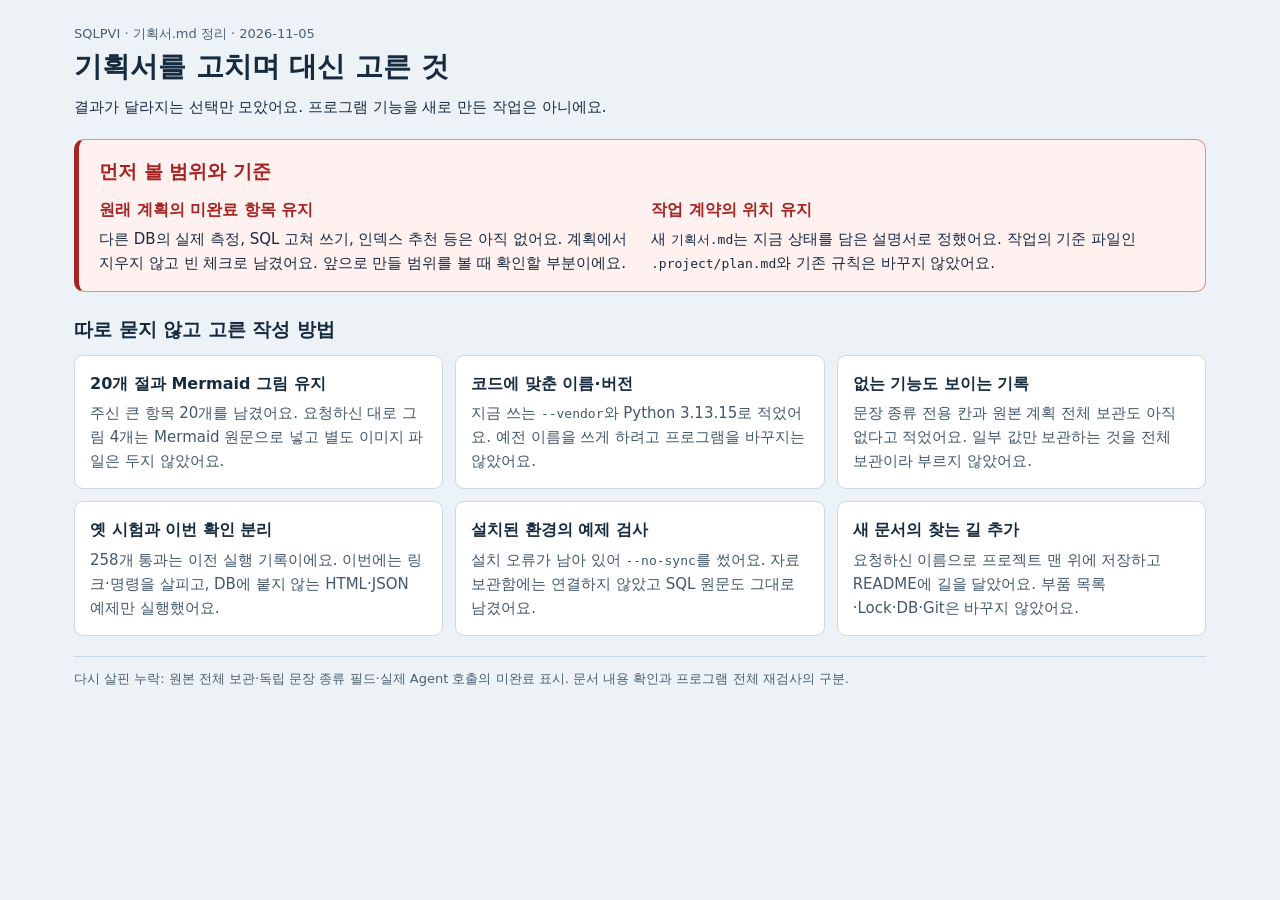
==== docs/planning-decisions-2026-11-05.html @ fc2448c5 "CLI·Skill 기반 분석 도구. 일반 DB 질의 비서·MCP 서버·설치형 Plugin 패키지의 구현 제외 작업 완료" ====
<!doctype html>
<html lang="ko">
<head>
<meta charset="utf-8">
<meta name="viewport" content="width=device-width,initial-scale=1">
<meta http-equiv="Content-Security-Policy" content="default-src 'none'; img-src data:; style-src 'unsafe-inline'; base-uri 'none'; form-action 'none'">
<link rel="icon" href="data:,">
<title>기획서 정리에서 대신 고른 것 · SQLPVI</title>
<style>
*{box-sizing:border-box}body{margin:0;background:#edf2f7;color:#172b40;font:15px/1.6 "Malgun Gothic",system-ui,sans-serif}main{max-width:1180px;margin:auto;padding:24px}h1{font-size:28px;line-height:1.3;margin:4px 0 10px}h2{font-size:19px;margin:0 0 10px}h3{font-size:16px;margin:0 0 5px}p{margin:0}header{margin-bottom:20px}.stamp{font-size:13px;color:#4b5f70}.review{border:1px solid #d8948c;border-left:5px solid #a52323;border-radius:10px;background:#fff1ef;padding:16px 20px;margin-bottom:22px}.review h2,.review h3{color:#a52323}.two{display:grid;grid-template-columns:1fr 1fr;gap:18px}.grid{display:grid;grid-template-columns:repeat(3,minmax(0,1fr));gap:12px}.card{border:1px solid #ccd8e3;border-radius:9px;padding:15px;background:white}.card p{color:#43586a}code{font-family:Consolas,"Malgun Gothic",monospace;font-size:13px;overflow-wrap:anywhere}footer{margin-top:20px;border-top:1px solid #ccd8e3;padding-top:12px;font-size:13px;color:#4b5f70}@media(max-width:800px){.grid{grid-template-columns:1fr 1fr}.two{grid-template-columns:1fr}}@media(max-width:500px){main{padding:16px}.grid{grid-template-columns:1fr}h1{font-size:24px}}
</style>
</head>
<body><main>
<header><p class="stamp">SQLPVI · 기획서.md 정리 · 2026-11-05</p><h1>기획서를 고치며 대신 고른 것</h1><p>결과가 달라지는 선택만 모았어요. 프로그램 기능을 새로 만든 작업은 아니에요.</p></header>
<section class="review"><h2>먼저 볼 범위와 기준</h2><div class="two">
<article data-review="1"><h3>원래 계획의 미완료 항목 유지</h3><p>다른 DB의 실제 측정, SQL 고쳐 쓰기, 인덱스 추천 등은 아직 없어요. 계획에서 지우지 않고 빈 체크로 남겼어요. 앞으로 만들 범위를 볼 때 확인할 부분이에요.</p></article>
<article data-review="2"><h3>작업 계약의 위치 유지</h3><p>새 <code>기획서.md</code>는 지금 상태를 담은 설명서로 정했어요. 작업의 기준 파일인 <code>.project/plan.md</code>와 기존 규칙은 바꾸지 않았어요.</p></article>
</div></section>
<section><h2>따로 묻지 않고 고른 작성 방법</h2><div class="grid">
<article class="card" data-decision="1"><h3>20개 절과 Mermaid 그림 유지</h3><p>주신 큰 항목 20개를 남겼어요. 요청하신 대로 그림 4개는 Mermaid 원문으로 넣고 별도 이미지 파일은 두지 않았어요.</p></article>
<article class="card" data-decision="2"><h3>코드에 맞춘 이름·버전</h3><p>지금 쓰는 <code>--vendor</code>와 Python 3.13.15로 적었어요. 예전 이름을 쓰게 하려고 프로그램을 바꾸지는 않았어요.</p></article>
<article class="card" data-decision="3"><h3>없는 기능도 보이는 기록</h3><p>문장 종류 전용 칸과 원본 계획 전체 보관도 아직 없다고 적었어요. 일부 값만 보관하는 것을 전체 보관이라 부르지 않았어요.</p></article>
<article class="card" data-decision="4"><h3>옛 시험과 이번 확인 분리</h3><p>258개 통과는 이전 실행 기록이에요. 이번에는 링크·명령을 살피고, DB에 붙지 않는 HTML·JSON 예제만 실행했어요.</p></article>
<article class="card" data-decision="5"><h3>설치된 환경의 예제 검사</h3><p>설치 오류가 남아 있어 <code>--no-sync</code>를 썼어요. 자료 보관함에는 연결하지 않았고 SQL 원문도 그대로 남겼어요.</p></article>
<article class="card" data-decision="6"><h3>새 문서의 찾는 길 추가</h3><p>요청하신 이름으로 프로젝트 맨 위에 저장하고 README에 길을 달았어요. 부품 목록·Lock·DB·Git은 바꾸지 않았어요.</p></article>
</div></section>
<footer><p>다시 살핀 누락: 원본 전체 보관·독립 문장 종류 필드·실제 Agent 호출의 미완료 표시. 문서 내용 확인과 프로그램 전체 재검사의 구분.</p></footer>
</main></body></html>
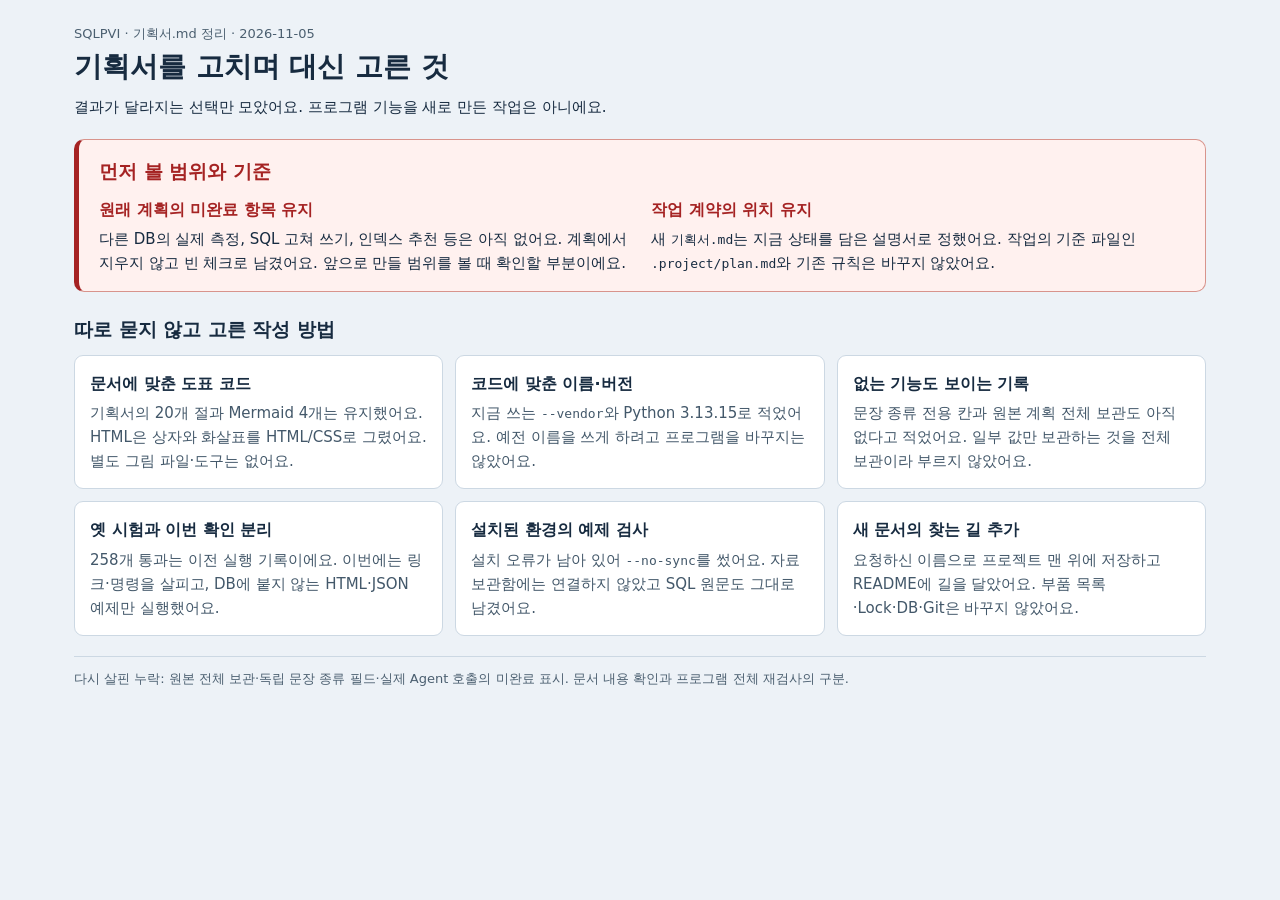
==== commit 2b3fdf71: "docs: 문서와 HTML 흐름도 정리" ====
--- a/docs/planning-decisions-2026-11-05.html
+++ b/docs/planning-decisions-2026-11-05.html
@@ -17,7 +17,7 @@
 <article data-review="2"><h3>작업 계약의 위치 유지</h3><p>새 <code>기획서.md</code>는 지금 상태를 담은 설명서로 정했어요. 작업의 기준 파일인 <code>.project/plan.md</code>와 기존 규칙은 바꾸지 않았어요.</p></article>
 </div></section>
 <section><h2>따로 묻지 않고 고른 작성 방법</h2><div class="grid">
-<article class="card" data-decision="1"><h3>20개 절과 Mermaid 그림 유지</h3><p>주신 큰 항목 20개를 남겼어요. 요청하신 대로 그림 4개는 Mermaid 원문으로 넣고 별도 이미지 파일은 두지 않았어요.</p></article>
+<article class="card" data-decision="1"><h3>문서에 맞춘 도표 코드</h3><p>기획서의 20개 절과 Mermaid 4개는 유지했어요. HTML은 상자와 화살표를 HTML/CSS로 그렸어요. 별도 그림 파일·도구는 없어요.</p></article>
 <article class="card" data-decision="2"><h3>코드에 맞춘 이름·버전</h3><p>지금 쓰는 <code>--vendor</code>와 Python 3.13.15로 적었어요. 예전 이름을 쓰게 하려고 프로그램을 바꾸지는 않았어요.</p></article>
 <article class="card" data-decision="3"><h3>없는 기능도 보이는 기록</h3><p>문장 종류 전용 칸과 원본 계획 전체 보관도 아직 없다고 적었어요. 일부 값만 보관하는 것을 전체 보관이라 부르지 않았어요.</p></article>
 <article class="card" data-decision="4"><h3>옛 시험과 이번 확인 분리</h3><p>258개 통과는 이전 실행 기록이에요. 이번에는 링크·명령을 살피고, DB에 붙지 않는 HTML·JSON 예제만 실행했어요.</p></article>
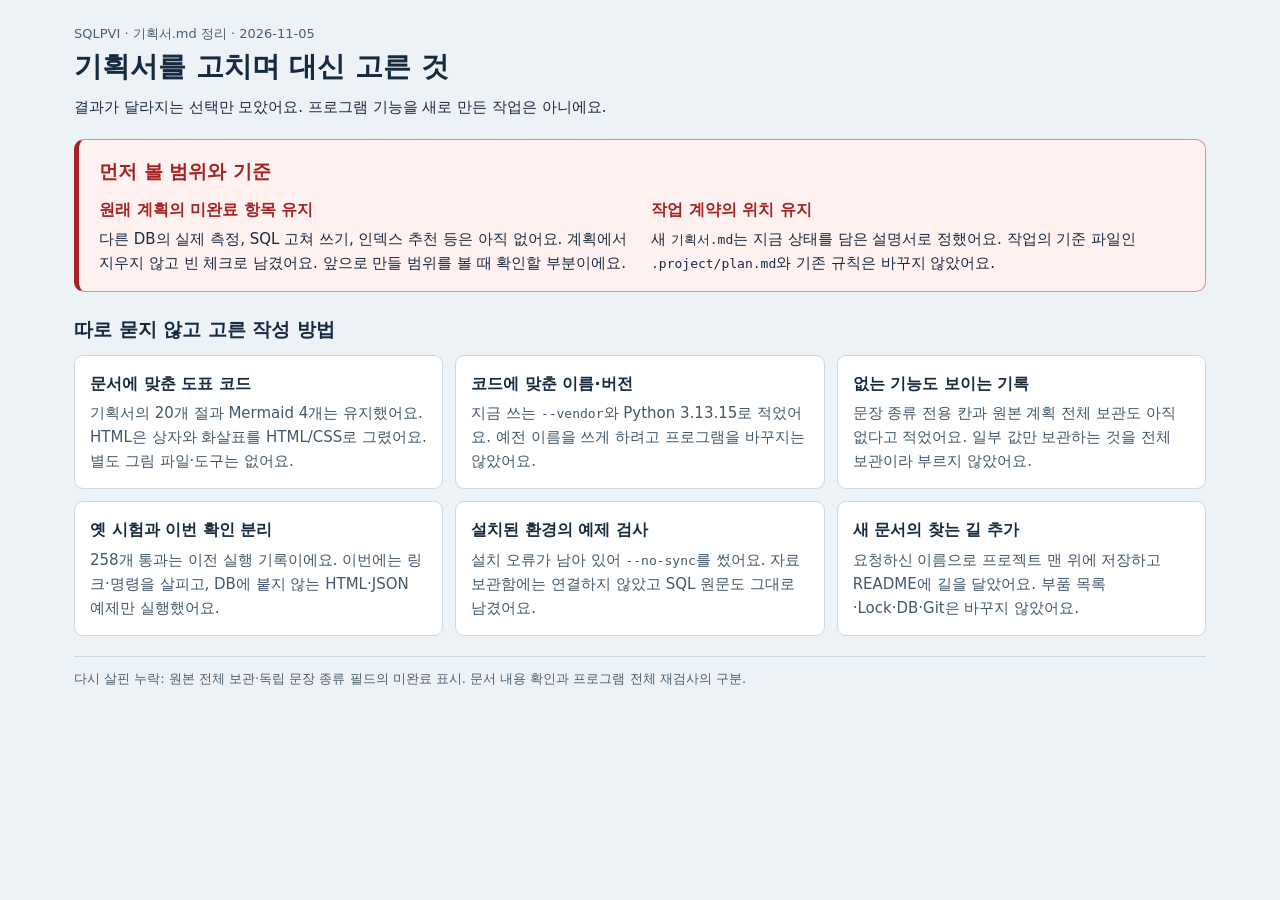
==== commit 26ce0c91: "docs: 문서 링크와 검증 범위 정리" ====
--- a/docs/planning-decisions-2026-11-05.html
+++ b/docs/planning-decisions-2026-11-05.html
@@ -24,5 +24,5 @@
 <article class="card" data-decision="5"><h3>설치된 환경의 예제 검사</h3><p>설치 오류가 남아 있어 <code>--no-sync</code>를 썼어요. 자료 보관함에는 연결하지 않았고 SQL 원문도 그대로 남겼어요.</p></article>
 <article class="card" data-decision="6"><h3>새 문서의 찾는 길 추가</h3><p>요청하신 이름으로 프로젝트 맨 위에 저장하고 README에 길을 달았어요. 부품 목록·Lock·DB·Git은 바꾸지 않았어요.</p></article>
 </div></section>
-<footer><p>다시 살핀 누락: 원본 전체 보관·독립 문장 종류 필드·실제 Agent 호출의 미완료 표시. 문서 내용 확인과 프로그램 전체 재검사의 구분.</p></footer>
+<footer><p>다시 살핀 누락: 원본 전체 보관·독립 문장 종류 필드의 미완료 표시. 문서 내용 확인과 프로그램 전체 재검사의 구분.</p></footer>
 </main></body></html>
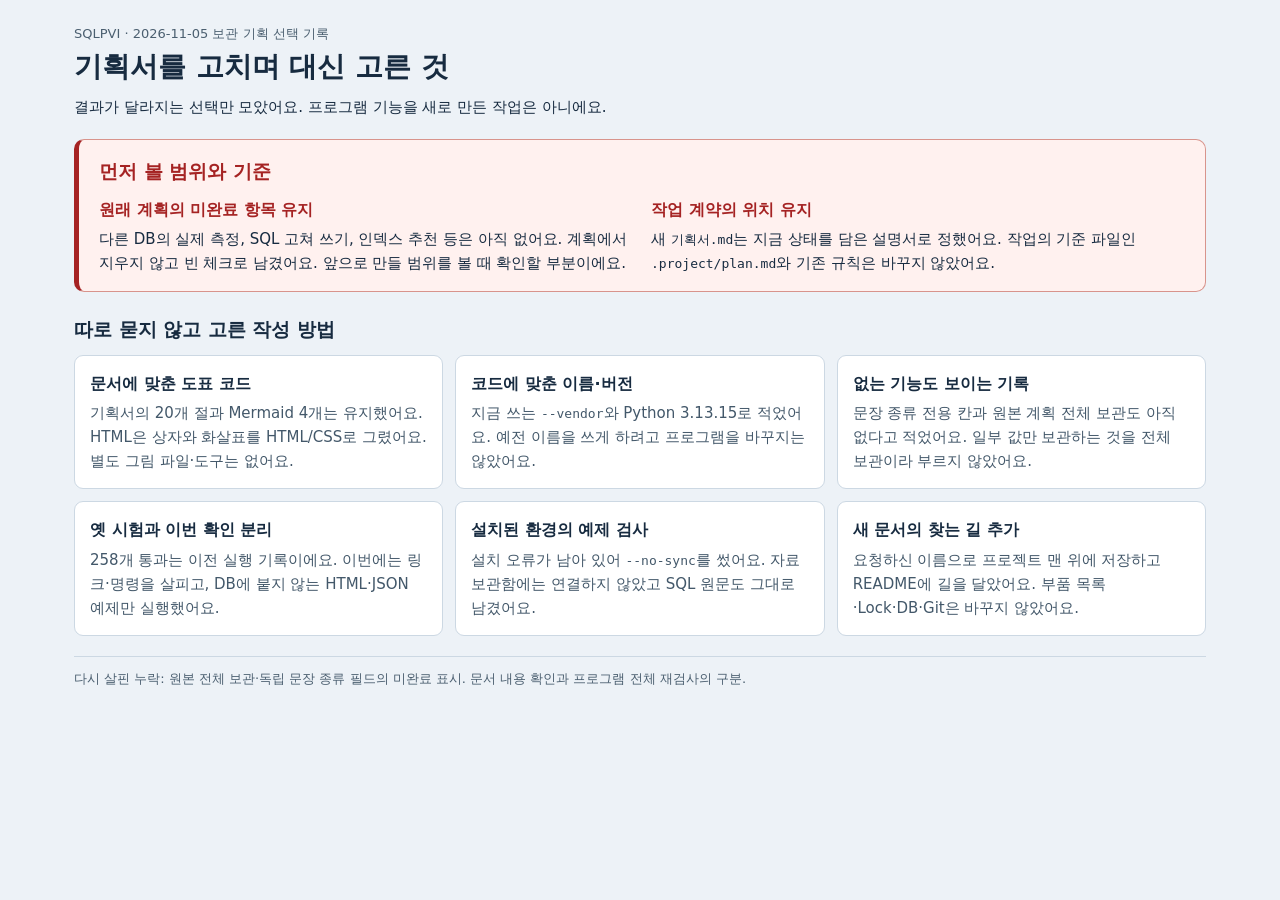
==== commit 36690800: "feat: SQL 분석·Watch·보안 강화와 문서 정리" ====
--- a/docs/planning-decisions-2026-11-05.html
+++ b/docs/planning-decisions-2026-11-05.html
@@ -1,9 +1,10 @@
 <!doctype html>
 <html lang="ko">
 <head>
+<meta name="referrer" content="no-referrer">
 <meta charset="utf-8">
 <meta name="viewport" content="width=device-width,initial-scale=1">
-<meta http-equiv="Content-Security-Policy" content="default-src 'none'; img-src data:; style-src 'unsafe-inline'; base-uri 'none'; form-action 'none'">
+<meta http-equiv="Content-Security-Policy" content="default-src 'none'; script-src 'none'; style-src 'sha256-OaE1KIg9t4LuT5AUhglgcJKBkEM0a3/vAG+iFCll+hs='; img-src data:; base-uri 'none'; form-action 'none'">
 <link rel="icon" href="data:,">
 <title>기획서 정리에서 대신 고른 것 · SQLPVI</title>
 <style>
@@ -11,7 +12,7 @@
 </style>
 </head>
 <body><main>
-<header><p class="stamp">SQLPVI · 기획서.md 정리 · 2026-11-05</p><h1>기획서를 고치며 대신 고른 것</h1><p>결과가 달라지는 선택만 모았어요. 프로그램 기능을 새로 만든 작업은 아니에요.</p></header>
+<header><p class="stamp">SQLPVI · 2026-11-05 보관 기획 선택 기록</p><h1>기획서를 고치며 대신 고른 것</h1><p>결과가 달라지는 선택만 모았어요. 프로그램 기능을 새로 만든 작업은 아니에요.</p></header>
 <section class="review"><h2>먼저 볼 범위와 기준</h2><div class="two">
 <article data-review="1"><h3>원래 계획의 미완료 항목 유지</h3><p>다른 DB의 실제 측정, SQL 고쳐 쓰기, 인덱스 추천 등은 아직 없어요. 계획에서 지우지 않고 빈 체크로 남겼어요. 앞으로 만들 범위를 볼 때 확인할 부분이에요.</p></article>
 <article data-review="2"><h3>작업 계약의 위치 유지</h3><p>새 <code>기획서.md</code>는 지금 상태를 담은 설명서로 정했어요. 작업의 기준 파일인 <code>.project/plan.md</code>와 기존 규칙은 바꾸지 않았어요.</p></article>
